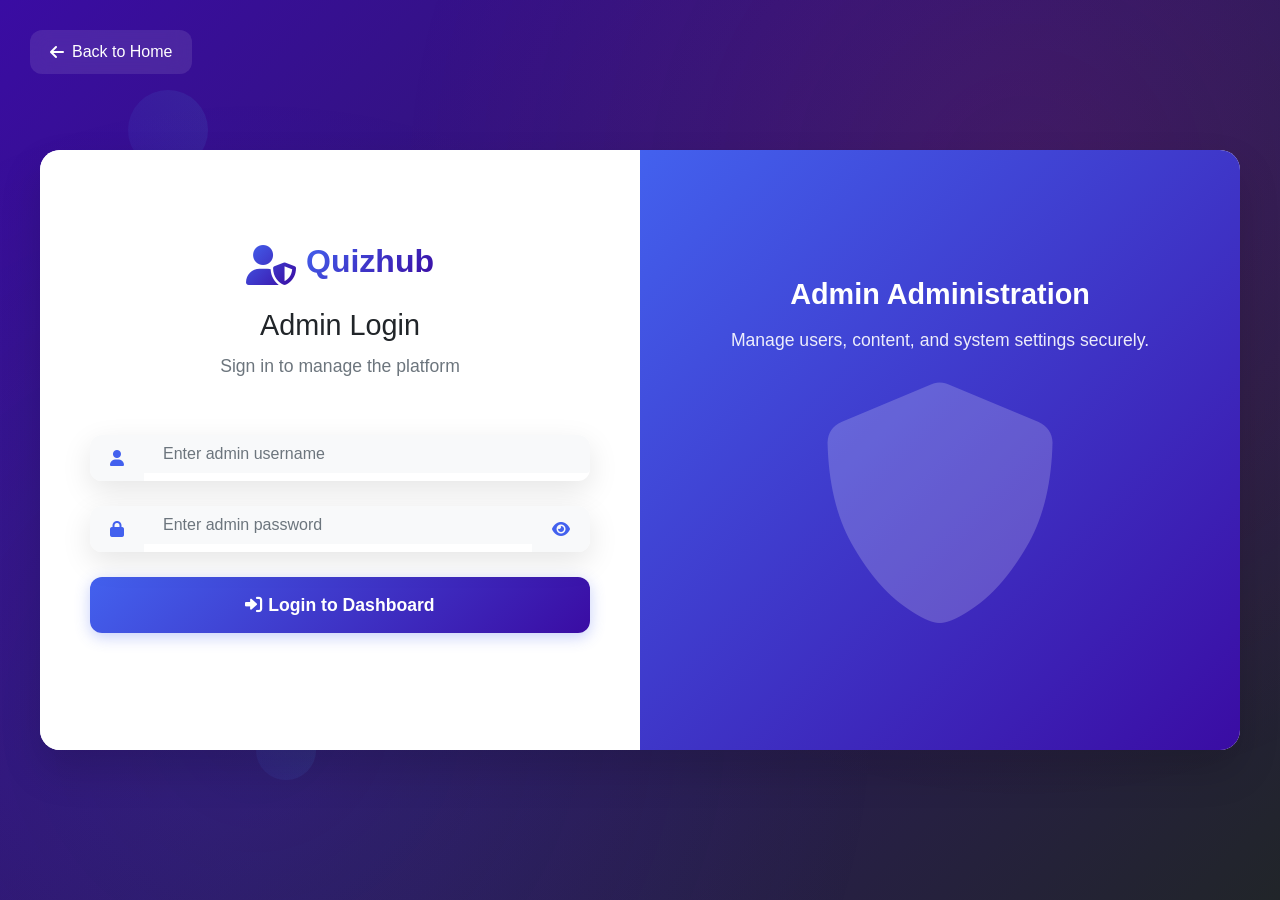
==== admin-login/admin-login.html @ 5fc50572 "Change the design and features of quizportal" ====
<!DOCTYPE html>
<html lang="en">
<head>
    <meta charset="UTF-8">
    <meta name="viewport" content="width=device-width, initial-scale=1.0">
    <title>Admin Login - Quizhub</title>
    <!-- Bootstrap CSS -->
    <link href="https://maxcdn.bootstrapcdn.com/bootstrap/4.5.2/css/bootstrap.min.css" rel="stylesheet">
    <!-- Font Awesome -->
    <link rel="stylesheet" href="https://cdnjs.cloudflare.com/ajax/libs/font-awesome/6.0.0-beta3/css/all.min.css">
    <!-- Custom CSS -->
    <style>
        /* ===== CSS VARIABLES ===== */
        :root {
            --primary: #4361ee;
            --primary-dark: #3a0ca3;
            --secondary: #f72585;
            --accent: #4cc9f0;
            --light: #f8f9fa;
            --dark: #212529;
            --gray: #6c757d;
            --success: #4bb543;
            --gradient: linear-gradient(135deg, #4361ee 0%, #3a0ca3 100%);
            --gradient-light: linear-gradient(135deg, #4cc9f0 0%, #4361ee 100%);
            --gradient-dark: linear-gradient(135deg, #3a0ca3 0%, #212529 100%);
            --shadow: 0 10px 30px rgba(0, 0, 0, 0.1);
            --shadow-lg: 0 20px 40px rgba(0, 0, 0, 0.15);
            --radius: 12px;
            --radius-lg: 20px;
        }

        /* ===== BASE STYLES ===== */
        * {
            margin: 0;
            padding: 0;
            box-sizing: border-box;
        }

        body {
            font-family: 'Segoe UI', Tahoma, Geneva, Verdana, sans-serif;
            background: var(--gradient-dark);
            color: var(--light);
            min-height: 100vh;
            overflow-x: hidden;
        }

        .main-container {
            position: relative;
            min-height: 100vh;
            display: flex;
            align-items: center;
            justify-content: center;
        }

        /* ===== BACKGROUND ANIMATION ===== */
        .background-animation {
            position: fixed;
            top: 0;
            left: 0;
            width: 100%;
            height: 100%;
            z-index: 1;
        }

        .floating-shapes {
            position: absolute;
            width: 100%;
            height: 100%;
        }

        .shape {
            position: absolute;
            border-radius: 50%;
            background: linear-gradient(45deg, var(--primary), var(--accent));
            opacity: 0.1;
            animation: float 6s ease-in-out infinite;
        }

        .shape-1 {
            width: 80px;
            height: 80px;
            top: 10%;
            left: 10%;
            animation-delay: 0s;
        }

        .shape-2 {
            width: 120px;
            height: 120px;
            top: 60%;
            left: 80%;
            animation-delay: 1s;
        }

        .shape-3 {
            width: 60px;
            height: 60px;
            top: 80%;
            left: 20%;
            animation-delay: 2s;
        }

        .shape-4 {
            width: 100px;
            height: 100px;
            top: 20%;
            left: 70%;
            animation-delay: 3s;
        }

        .shape-5 {
            width: 70px;
            height: 70px;
            top: 70%;
            left: 60%;
            animation-delay: 4s;
        }

        @keyframes float {
            0%, 100% {
                transform: translateY(0) rotate(0deg);
            }
            50% {
                transform: translateY(-20px) rotate(180deg);
            }
        }

        .gradient-overlay {
            position: absolute;
            top: 0;
            left: 0;
            width: 100%;
            height: 100%;
            background: radial-gradient(circle at 20% 80%, rgba(67, 97, 238, 0.1) 0%, transparent 50%),
                        radial-gradient(circle at 80% 20%, rgba(247, 37, 133, 0.1) 0%, transparent 50%);
        }

        /* ===== LOGIN CONTAINER ===== */
        .login-container {
            position: relative;
            z-index: 2;
            width: 100%;
            min-height: 100vh;
            padding: 20px;
        }

        .login-card {
            display: flex;
            max-width: 1200px;
            width: 100%;
            background: rgba(255, 255, 255, 0.95);
            backdrop-filter: blur(20px);
            border-radius: var(--radius-lg);
            box-shadow: var(--shadow-lg);
            overflow: hidden;
            min-height: 600px;
        }

        /* ===== FORM SECTION ===== */
        .form-section {
            flex: 1;
            padding: 60px 50px;
            background: white;
            color: var(--dark);
            display: flex;
            flex-direction: column;
            justify-content: center;
        }

        .form-header {
            text-align: center;
            margin-bottom: 40px;
        }

        .logo {
            display: flex;
            align-items: center;
            justify-content: center;
            gap: 10px;
            margin-bottom: 20px;
        }

        .logo i {
            font-size: 2.5rem;
            background: var(--gradient);
            -webkit-background-clip: text;
            -webkit-text-fill-color: transparent;
        }

        .logo h2 {
            font-size: 2rem;
            font-weight: 700;
            background: var(--gradient);
            -webkit-background-clip: text;
            -webkit-text-fill-color: transparent;
        }

        .form-header h3 {
            font-size: 1.8rem;
            margin-bottom: 10px;
            color: var(--dark);
        }

        .form-header p {
            color: var(--gray);
            font-size: 1.1rem;
        }

        /* ===== FORM STYLES ===== */
        .form-group {
            margin-bottom: 25px;
        }

        .input-group {
            position: relative;
            border-radius: var(--radius);
            overflow: hidden;
            box-shadow: var(--shadow);
        }

        .input-group-text {
            background: var(--light);
            border: none;
            color: var(--primary);
            padding: 15px 20px;
        }

        .form-control {
            border: none;
            padding: 15px 20px;
            font-size: 1rem;
            background: var(--light);
            transition: all 0.3s ease;
        }

        .form-control:focus {
            box-shadow: none;
            background: white;
        }

        .toggle-password {
            cursor: pointer;
            transition: color 0.3s ease;
        }

        .toggle-password:hover {
            color: var(--primary);
        }

        /* ===== BUTTONS ===== */
        .btn-login {
            width: 100%;
            padding: 15px;
            background: var(--gradient);
            border: none;
            border-radius: var(--radius);
            color: white;
            font-size: 1.1rem;
            font-weight: 600;
            transition: all 0.3s ease;
            box-shadow: 0 4px 15px rgba(67, 97, 238, 0.3);
            margin-bottom: 25px;
        }

        .btn-login:hover {
            transform: translateY(-2px);
            box-shadow: 0 6px 20px rgba(67, 97, 238, 0.4);
        }

        /* ===== ILLUSTRATION SECTION ===== */
        .illustration-section {
            flex: 1;
            background: var(--gradient);
            padding: 60px 50px;
            display: flex;
            align-items: center;
            justify-content: center;
            position: relative;
            overflow: hidden;
        }

        .illustration-content {
            text-align: center;
            color: white;
            position: relative;
            z-index: 2;
        }

        .illustration-text h4 {
            font-size: 1.8rem;
            margin-bottom: 15px;
            font-weight: 600;
        }

        .illustration-text p {
            font-size: 1.1rem;
            margin-bottom: 30px;
            opacity: 0.9;
        }

        /* ===== BACK HOME ===== */
        .back-home {
            position: fixed;
            top: 30px;
            left: 30px;
            z-index: 3;
        }

        .back-btn {
            display: flex;
            align-items: center;
            gap: 8px;
            color: white;
            text-decoration: none;
            padding: 10px 20px;
            background: rgba(255, 255, 255, 0.1);
            border-radius: var(--radius);
            backdrop-filter: blur(10px);
            transition: all 0.3s ease;
        }

        .back-btn:hover {
            background: rgba(255, 255, 255, 0.2);
            color: white;
            text-decoration: none;
            transform: translateX(-5px);
        }

        /* ===== RESPONSIVE DESIGN ===== */
        @media (max-width: 1024px) {
            .login-card {
                max-width: 900px;
            }
            
            .form-section,
            .illustration-section {
                padding: 40px 30px;
            }
        }
        
        @media (max-width: 768px) {
            .login-card {
                flex-direction: column;
                min-height: auto;
            }
            
            .illustration-section {
                display: none;
            }
            
            .form-section {
                padding: 40px 30px;
            }
            
            .back-home {
                position: absolute;
                top: 20px;
                left: 20px;
            }
        }
    </style>
</head>
<body>
    <div class="main-container">
        <!-- Background Animation -->
        <div class="background-animation">
            <div class="floating-shapes">
                <div class="shape shape-1"></div>
                <div class="shape shape-2"></div>
                <div class="shape shape-3"></div>
                <div class="shape shape-4"></div>
                <div class="shape shape-5"></div>
            </div>
            <div class="gradient-overlay"></div>
        </div>

        <!-- Login Container -->
        <div class="login-container d-flex justify-content-center align-items-center">
            <div class="login-card">
                <!-- Left Side - Form -->
                <div class="form-section">
                    <div class="form-header">
                        <div class="logo">
                            <i class="fas fa-user-shield"></i>
                            <h2>Quizhub</h2>
                        </div>
                        <h3>Admin Login</h3>
                        <p>Sign in to manage the platform</p>
                    </div>

                    <form id="loginForm" action="admin_login.php" method="POST">
                        <div class="form-group">
                            <div class="input-group">
                                <div class="input-group-prepend">
                                    <span class="input-group-text">
                                        <i class="fas fa-user"></i>
                                    </span>
                                </div>
                                <input type="text" class="form-control" id="username" name="username" placeholder="Enter admin username" required>
                            </div>
                        </div>

                        <div class="form-group">
                            <div class="input-group">
                                <div class="input-group-prepend">
                                    <span class="input-group-text">
                                        <i class="fas fa-lock"></i>
                                    </span>
                                </div>
                                <input type="password" class="form-control" id="password" name="password" placeholder="Enter admin password" required>
                                <div class="input-group-append">
                                    <span class="input-group-text toggle-password">
                                        <i class="fas fa-eye"></i>
                                    </span>
                                </div>
                            </div>
                        </div>

                        <button type="submit" class="btn btn-login">
                            <i class="fas fa-sign-in-alt"></i>
                            Login to Dashboard
                        </button>

                    </form>
                </div>

                <!-- Right Side - Illustration -->
                <div class="illustration-section">
                    <div class="illustration-content">
                        <div class="illustration-text">
                            <h4>Admin Administration</h4>
                            <p>Manage users, content, and system settings securely.</p>
                        </div>
                        <i class="fas fa-shield-alt" style="font-size: 15rem; color: rgba(255,255,255,0.2);"></i>
                    </div>
                </div>
            </div>
        </div>

        <!-- Back to Home -->
        <div class="back-home">
            <a href="../index/index.html" class="back-btn">
                <i class="fas fa-arrow-left"></i>
                Back to Home
            </a>
        </div>
    </div>

    <!-- jQuery and Bootstrap Bundle -->
    <script src="https://code.jquery.com/jquery-3.5.1.slim.min.js"></script>
    <script src="https://cdn.jsdelivr.net/npm/@popperjs/core@2.9.3/dist/umd/popper.min.js"></script>
    <script src="https://stackpath.bootstrapcdn.com/bootstrap/4.5.2/js/bootstrap.min.js"></script>
    <script>
        // Toggle password visibility
        $(document).ready(function() {
            $('.toggle-password').click(function() {
                $(this).toggleClass('fa-eye fa-eye-slash');
                var input = $($(this).closest('.input-group').find('input'));
                if (input.attr('type') == 'password') {
                    input.attr('type', 'text');
                } else {
                    input.attr('type', 'password');
                }
            });
        });
    </script>
</body>
</html>
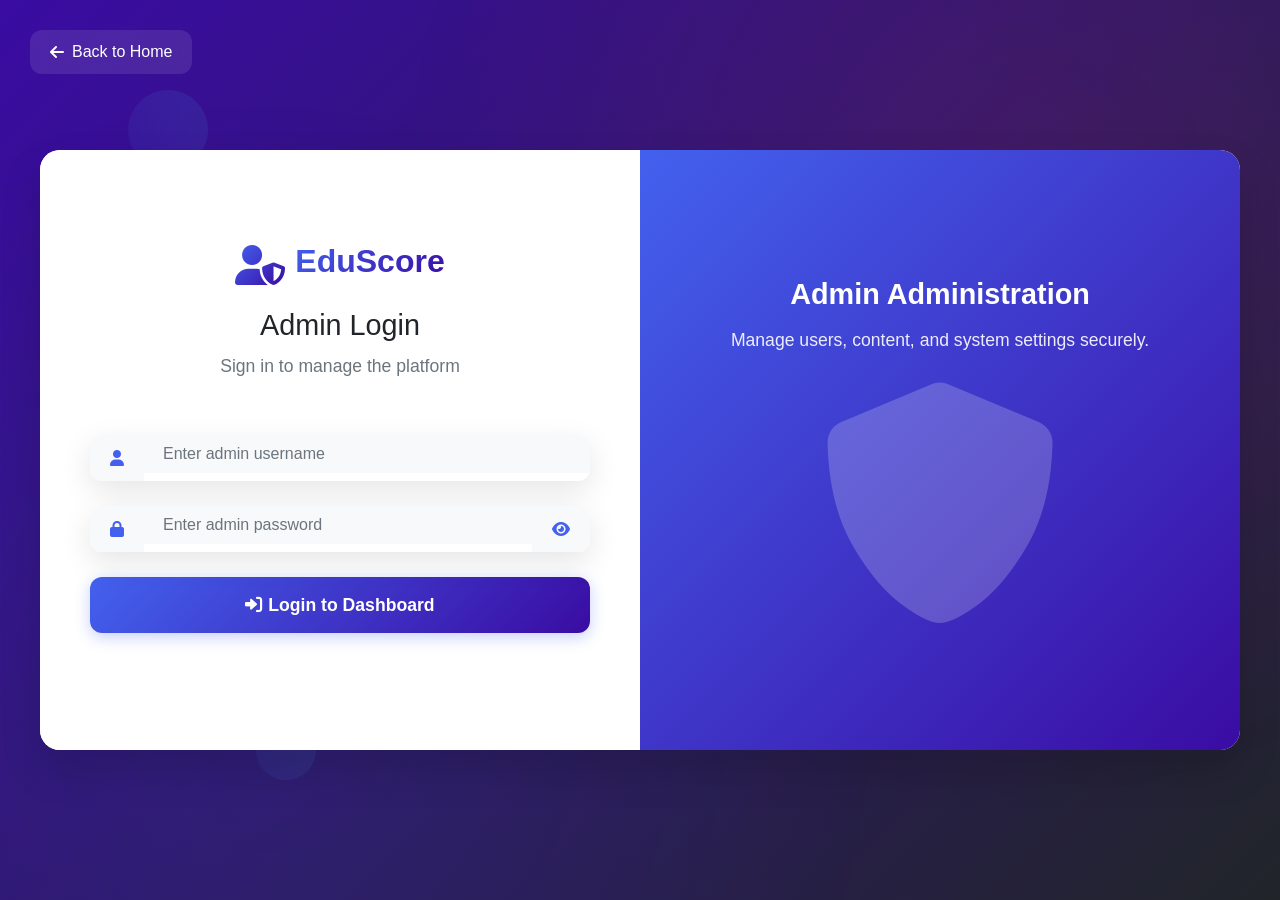
==== commit 49ac0613: "EduScore deploy" ====
--- a/admin-login/admin-login.html
+++ b/admin-login/admin-login.html
@@ -3,7 +3,7 @@
 <head>
     <meta charset="UTF-8">
     <meta name="viewport" content="width=device-width, initial-scale=1.0">
-    <title>Admin Login - Quizhub</title>
+    <title>Admin Login - EduScore</title>
     <!-- Bootstrap CSS -->
     <link href="https://maxcdn.bootstrapcdn.com/bootstrap/4.5.2/css/bootstrap.min.css" rel="stylesheet">
     <!-- Font Awesome -->
@@ -382,7 +382,7 @@
                     <div class="form-header">
                         <div class="logo">
                             <i class="fas fa-user-shield"></i>
-                            <h2>Quizhub</h2>
+                            <h2>EduScore</h2>
                         </div>
                         <h3>Admin Login</h3>
                         <p>Sign in to manage the platform</p>
